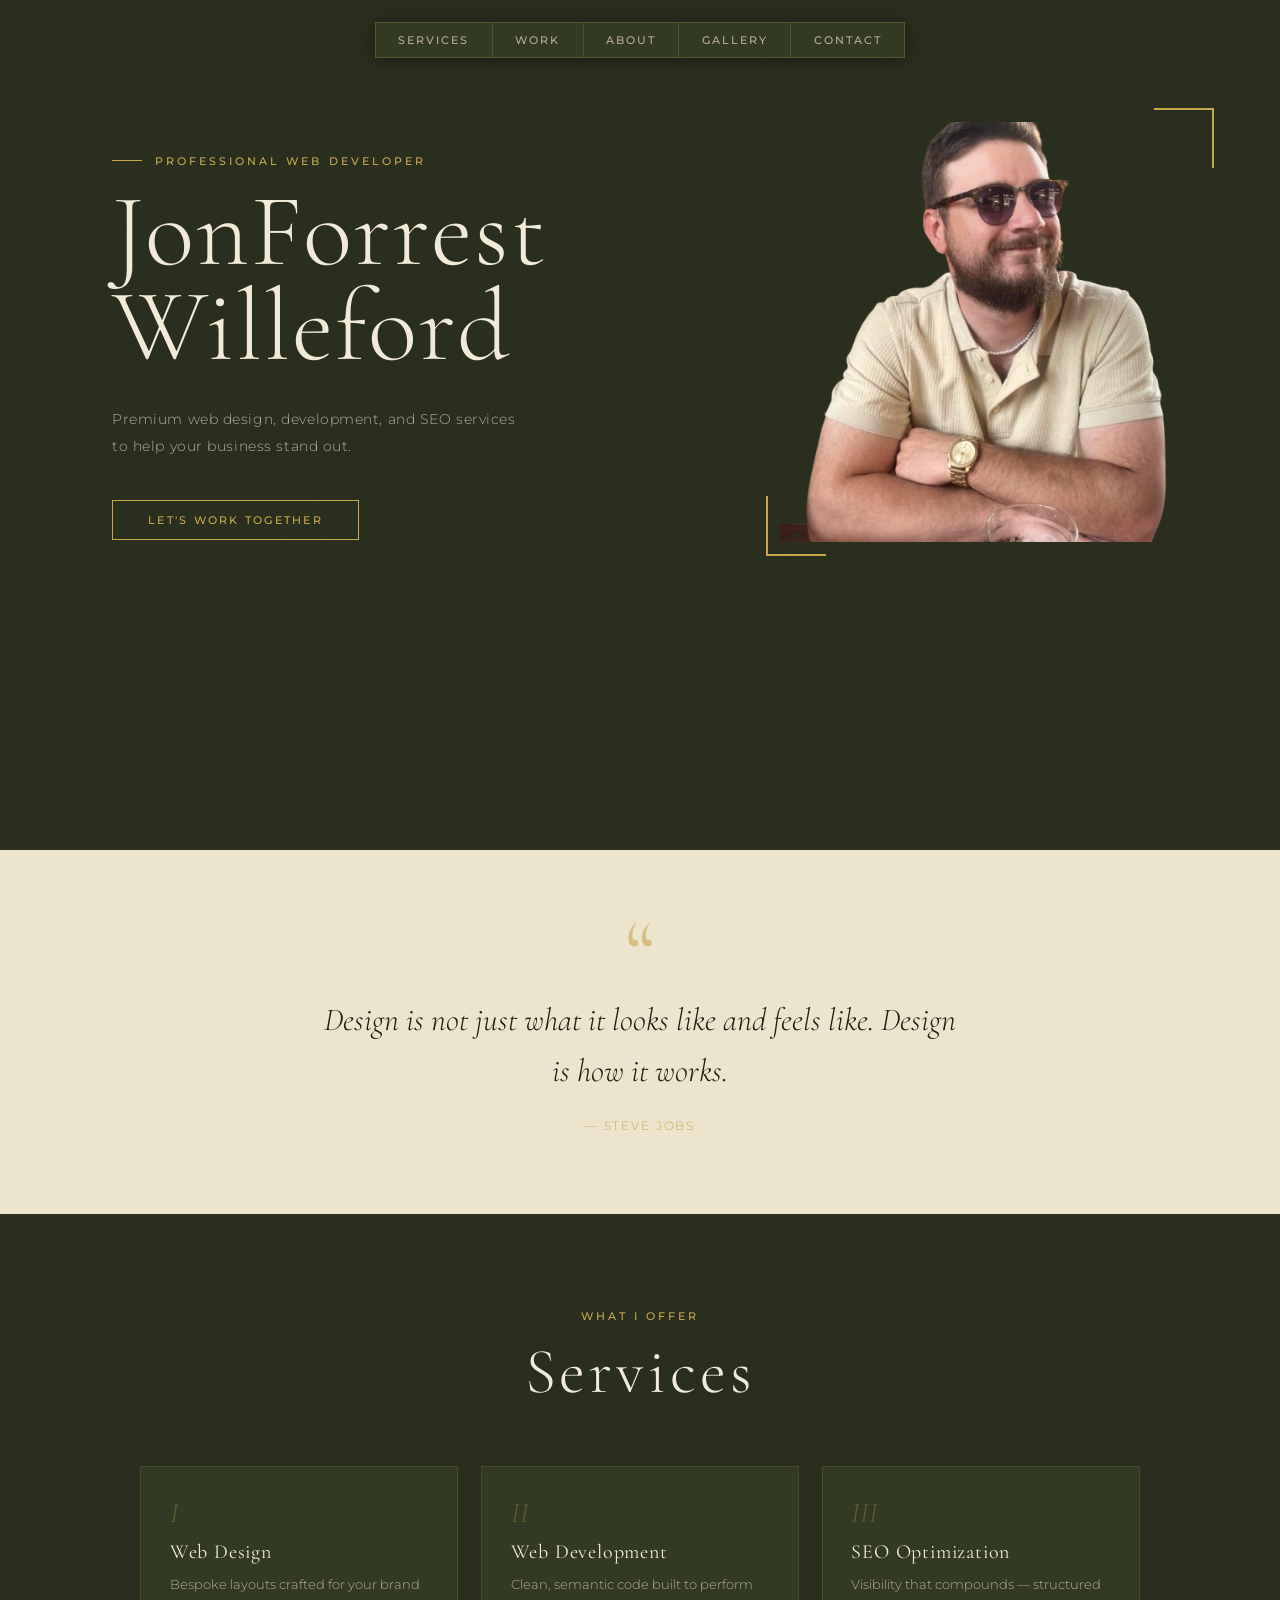
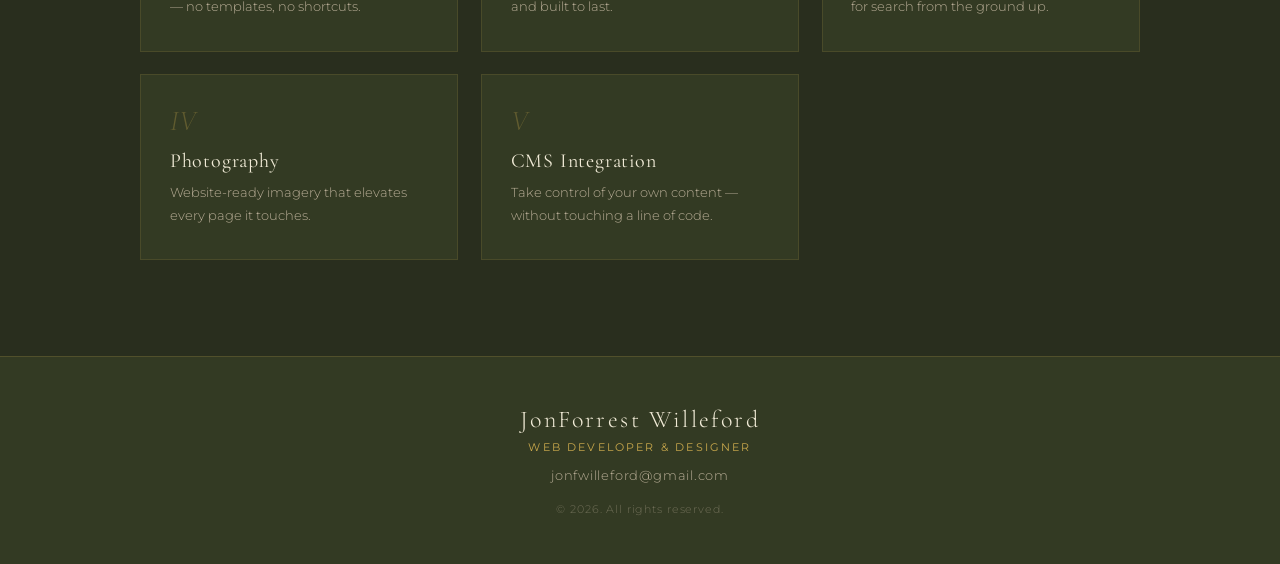
==== index.html @ ec0deb9e "Initial Commit - portfolio site" ====
<!DOCTYPE html>
<html lang="en">
<head>
    <meta charset="UTF-8">
    <meta name="viewport" content="width=device-width, initial-scale=1.0">
    <title>JonForrest Willeford — Web Developer</title>
    <link rel="preconnect" href="https://fonts.googleapis.com">
    <link href="https://fonts.googleapis.com/css2?family=Cormorant+Garamond:ital,wght@0,300;0,400;0,600;1,300;1,400&family=Montserrat:wght@300;400;500&display=swap" rel="stylesheet">
    <link rel="stylesheet" href="styles.css">
    <link rel="icon" type="image/x-icon" href="imgs/favicon.ico">
    <link rel="icon" type="image/svg+xml" href="imgs/favicon.svg">
    <link rel="apple-touch-icon" sizes="180x180" href="imgs/favicon.png">
</head>
<body>

<header class="top-header">

    <div class="nav-container">
        <nav>
            <ul>
                <li><a href="#services" id="dynamicNav">Services</a></li>
                <li><a href="work.html">Work</a></li>
                <li><a href="about.html">About</a></li>
                <li><a href="gallery.html">Gallery</a></li>
                <li><a href="contact.html">Contact</a></li>
            </ul>
        </nav>
    </div>

    <div class="hero-layout">
        <div class="hero-text">
            <p class="hero-eyebrow">Professional Web Developer</p>
            <h1>JonForrest<br>Willeford</h1>
            <p class="intro">Premium web design, development, and SEO services<br>to help your business stand out.</p>
            <a href="contact.html" class="cta-btn">Let's Work Together</a>
        </div>

        <div class="hero-photo-col">
            <img src="imgs/hero_nb.png" alt="JonForrest Willeford" class="profile-pic">
            <div class="photo-ornament"></div>
        </div>
    </div>

</header>

<main>

    <blockquote class="quote">
        <span class="quote-mark">&ldquo;</span>
        <p>Design is not just what it looks like and feels like. Design is how it works.</p>
        <cite>— Steve Jobs</cite>
    </blockquote>

    <section id="services" class="services" id="services">
        <div class="section-label">What I Offer</div>
        <h2 class="section-title">Services</h2>

        <div class="services-grid five-up">
            <div class="service-card">
                <div class="service-num">I</div>
                <h3>Web Design</h3>
                <p>Bespoke layouts crafted for your brand — no templates, no shortcuts.</p>
            </div>
            <div class="service-card">
                <div class="service-num">II</div>
                <h3>Web Development</h3>
                <p>Clean, semantic code built to perform and built to last.</p>
            </div>
            <div class="service-card">
                <div class="service-num">III</div>
                <h3>SEO Optimization</h3>
                <p>Visibility that compounds — structured for search from the ground up.</p>
            </div>
            <div class="service-card">
                <div class="service-num">IV</div>
                <h3>Photography</h3>
                <p>Website-ready imagery that elevates every page it touches.</p>
            </div>
            <div class="service-card">
                <div class="service-num">V</div>
                <h3>CMS Integration</h3>
                <p>Take control of your own content — without touching a line of code.</p>
            </div>
        </div>
    </section>

</main>

<footer>
    <div class="footer-inner">
        <p class="footer-name">JonForrest Willeford</p>
        <p class="footer-tag">Web Developer &amp; Designer</p>
        <a href="mailto:jonfwilleford@gmail.com" class="footer-email">jonfwilleford@gmail.com</a>
        <p class="footer-copy">© 2026. All rights reserved.</p>
    </div>
</footer>
<script src="js/nav.js"></script>
<script src="js/main.js"></script>
</body>
</html>
---- styles.css ----
/* ─────────────────────────────────────────
   PINE TREE PALETTE
───────────────────────────────────────── */
:root {
    --pine-deep:    #1E2215;
    --pine-base:    #292E1E;
    --pine-mid:     #333A23;
    --pine-light:   #3E4729;
    --cream:        #F0EAD6;
    --cream-dim:    #B8AD96;
    --gold:         #C9A84C;
    --gold-light:   #E2C47A;
    --parchment:    #EDE4CE;
    --ink:          #1E2215;
}

*, *::before, *::after {
    margin: 0;
    padding: 0;
    box-sizing: border-box;
}

html { scroll-behavior: smooth; }

body {
    background-color: var(--pine-base);
    color: var(--cream);
    font-family: 'Montserrat', sans-serif;
    font-weight: 300;
    overflow-x: hidden;
}

/* ─── NAV ─────────────────────────────── */
.top-header {
    width: 100%;
    background-color: var(--pine-base);
    display: flex;
    flex-direction: column;
    align-items: center;
}

.nav-container {
    display: flex;
    justify-content: center;
    margin-top: 1.4rem;
}

nav {
    background-color: var(--pine-mid);
    border: 1px solid rgba(201, 168, 76, 0.25);
    box-shadow: 0 2px 16px rgba(0, 0, 0, 0.4);
}

nav ul {
    display: flex;
    justify-content: center;
    list-style: none;
    margin: 0;
    padding: 0;
}

nav a {
    display: block;
    color: var(--cream-dim);
    text-decoration: none;
    padding: 0.6rem 1.4rem;
    font-family: 'Montserrat', sans-serif;
    font-size: 0.7rem;
    font-weight: 500;
    letter-spacing: 0.18em;
    text-transform: uppercase;
    transition: background 0.2s, color 0.2s;
}

nav a:hover, nav a.active {
    background-color: var(--pine-light);
    color: var(--gold-light);
}

nav ul li + li {
    border-left: 1px solid rgba(201, 168, 76, 0.2);
}

/* ─── HERO LAYOUT ─────────────────────── */
.hero-layout {
    width: 100%;
    display: flex;
    align-items: flex-start;
    justify-content: space-between;
    min-height: 88vh;
    position: relative;
    padding: 4rem 5rem 3rem 5rem;
}

.hero-layout.compact {
    min-height: 52vh;
}

.hero-layout::before {
    content: '';
    position: absolute;
    inset: 0;
    background-image: repeating-linear-gradient(
        -45deg,
        rgba(201, 168, 76, 0.025) 0px,
        rgba(201, 168, 76, 0.025) 1px,
        transparent 1px,
        transparent 28px
    );
    pointer-events: none;
}

/* ─── HERO TEXT ───────────────────────── */
.hero-text {
    position: relative;
    z-index: 2;
    max-width: 52%;
    padding-top: 2rem;
    margin-left: 2rem;
}

.hero-eyebrow {
    font-family: 'Montserrat', sans-serif;
    font-size: 0.68rem;
    font-weight: 500;
    letter-spacing: 0.28em;
    text-transform: uppercase;
    color: var(--gold);
    margin-bottom: 1rem;
    display: flex;
    align-items: center;
    gap: 0.8rem;
}

.hero-eyebrow::before {
    content: '';
    display: inline-block;
    width: 30px;
    height: 1px;
    background: var(--gold);
    flex-shrink: 0;
}

h1 {
    font-family: 'Cormorant Garamond', serif;
    font-size: clamp(4rem, 8vw, 7.5rem);
    font-weight: 300;
    line-height: 0.93;
    letter-spacing: 0.02em;
    color: var(--cream);
    margin-bottom: 2rem;
}

.intro {
    font-size: 0.88rem;
    line-height: 1.9;
    color: var(--cream-dim);
    letter-spacing: 0.04em;
    margin-bottom: 1.4rem;
    font-weight: 300;
}

.intro:last-of-type { margin-bottom: 2.5rem; }

.cta-btn {
    display: inline-block;
    padding: 0.75rem 2.2rem;
    border: 1px solid var(--gold);
    color: var(--gold);
    text-decoration: none;
    font-family: 'Montserrat', sans-serif;
    font-size: 0.7rem;
    font-weight: 500;
    letter-spacing: 0.2em;
    text-transform: uppercase;
    transition: background 0.25s, color 0.25s;
    cursor: pointer;
    background: transparent;
}

.cta-btn:hover {
    background: var(--gold);
    color: var(--pine-deep);
}

/* ─── HERO PHOTO ──────────────────────── */
.hero-photo-col {
    position: relative;
    flex-shrink: 0;
    width: 38%;
    max-width: 420px;
    align-self: flex-start;
}

.profile-pic {
    width: 100%;
    height: auto;
    display: block;
    filter: sepia(10%) contrast(1.05);
}

.photo-ornament {
    position: absolute;
    bottom: -14px;
    left: -14px;
    width: 60px;
    height: 60px;
    border-bottom: 2px solid var(--gold);
    border-left: 2px solid var(--gold);
    pointer-events: none;
}

.hero-photo-col::before {
    content: '';
    position: absolute;
    top: -14px;
    right: -14px;
    width: 60px;
    height: 60px;
    border-top: 2px solid var(--gold);
    border-right: 2px solid var(--gold);
    z-index: 3;
}

/* ─── QUOTE BAND ──────────────────────── */
.quote {
    display: block;
    width: 100%;
    background-color: var(--parchment);
    color: var(--ink);
    text-align: center;
    padding: 5rem 2rem;
}

.quote-mark {
    display: block;
    font-family: 'Cormorant Garamond', serif;
    font-size: 6rem;
    line-height: 0.5;
    color: var(--gold);
    margin-bottom: 1rem;
    opacity: 0.6;
}

.quote p {
    font-family: 'Cormorant Garamond', serif;
    font-size: clamp(1.4rem, 2.5vw, 2rem);
    font-weight: 300;
    font-style: italic;
    line-height: 1.6;
    max-width: 640px;
    margin: 0 auto 1.2rem;
    color: var(--ink);
}

.quote cite {
    font-family: 'Montserrat', sans-serif;
    font-size: 0.72rem;
    letter-spacing: 0.16em;
    text-transform: uppercase;
    color: var(--gold);
    font-style: normal;
}

.quote cite a {
    color: var(--pine-deep);
    text-decoration: none;
}

.quote cite a:hover { color: var(--ink); }

/* ─── SECTIONS ────────────────────────── */
.services {
    padding: 6rem 5rem;
    display: flex;
    flex-direction: column;
    align-items: center;
    background-color: var(--pine-base);
}

.section-label {
    font-family: 'Montserrat', sans-serif;
    font-size: 0.66rem;
    font-weight: 500;
    letter-spacing: 0.28em;
    text-transform: uppercase;
    color: var(--gold);
    margin-bottom: 0.6rem;
}

.section-title {
    font-family: 'Cormorant Garamond', serif;
    font-size: clamp(2.5rem, 5vw, 4rem);
    font-weight: 300;
    letter-spacing: 0.06em;
    color: var(--cream);
    margin-bottom: 3.5rem;
    text-align: center;
}

/* ─── CARDS ───────────────────────────── */
.services-grid {
    display: grid;
    grid-template-columns: repeat(3, 1fr);
    gap: 1.4rem;
    width: 100%;
    max-width: 1000px;
}

/* 5-card layout: center bottom row */
.services-grid.five-up .service-card:nth-child(4) {
    grid-column: 1 / 2;
    margin-left: auto;
}
.services-grid.five-up .service-card:nth-child(5) {
    grid-column: 2 / 3;
    margin-right: auto;
}

.service-card {
    background: var(--pine-mid);
    border: 1px solid rgba(201, 168, 76, 0.15);
    padding: 2rem 1.8rem;
    transition: border-color 0.3s, transform 0.3s;
    overflow: hidden;
}

.service-card:hover {
    border-color: var(--gold);
    transform: translateY(-4px);
}

.service-card img {
    width: 100%;
    height: 220px;
    object-fit: cover;
    margin-bottom: 1rem;
    filter: contrast(1.05) sepia(10%);
    transition: transform 0.4s ease;
    display: block;
}

.service-card:hover img { transform: scale(1.03); }

.service-num {
    font-family: 'Cormorant Garamond', serif;
    font-size: 1.8rem;
    font-style: italic;
    color: rgba(201, 168, 76, 0.3);
    margin-bottom: 0.8rem;
    line-height: 1;
}

.service-card h3 {
    font-family: 'Cormorant Garamond', serif;
    font-size: 1.25rem;
    font-weight: 400;
    color: var(--cream);
    margin-bottom: 0.6rem;
    letter-spacing: 0.04em;
}

.service-card p {
    font-size: 0.8rem;
    color: var(--cream-dim);
    line-height: 1.75;
    font-weight: 300;
}

.tech-stack {
    font-size: 0.7rem;
    letter-spacing: 0.08em;
    color: var(--gold);
    margin-top: 0.8rem;
    font-weight: 400;
}

.project-links {
    display: flex;
    gap: 0.6rem;
    margin-top: 1.2rem;
    flex-wrap: wrap;
}

/* ─── CONTACT FORM ────────────────────── */
.contact-form {
    max-width: 600px;
    width: 100%;
    display: flex;
    flex-direction: column;
    gap: 1rem;
}

.contact-form input,
.contact-form textarea {
    padding: 0.85rem 1rem;
    background: var(--pine-mid);
    border: 1px solid rgba(201, 168, 76, 0.25);
    color: var(--cream);
    font-family: 'Montserrat', sans-serif;
    font-size: 0.82rem;
    font-weight: 300;
    letter-spacing: 0.04em;
    outline: none;
    transition: border-color 0.2s;
    width: 100%;
}

.contact-form input::placeholder,
.contact-form textarea::placeholder {
    color: var(--cream-dim);
    opacity: 0.7;
}

.contact-form input:focus,
.contact-form textarea:focus {
    border-color: var(--gold);
}

.contact-form textarea {
    resize: vertical;
    min-height: 140px;
}

.form-success {
    display: none;
    padding: 1rem;
    border: 1px solid var(--gold);
    color: var(--gold);
    font-size: 0.8rem;
    letter-spacing: 0.1em;
    text-align: center;
    margin-top: 0.5rem;
}

/* ─── MODAL ───────────────────────────── */
.modal {
    display: none;
    position: fixed;
    inset: 0;
    z-index: 999;
    background: rgba(30, 34, 21, 0.88);
    backdrop-filter: blur(4px);
    align-items: center;
    justify-content: center;
}

.modal.open { display: flex; }

.modal-content {
    background: var(--pine-mid);
    border: 1px solid rgba(201, 168, 76, 0.3);
    padding: 3rem;
    max-width: 560px;
    width: 90%;
    position: relative;
}

.modal-content h2 {
    font-family: 'Cormorant Garamond', serif;
    font-size: 2rem;
    font-weight: 300;
    color: var(--cream);
    margin-bottom: 1rem;
}

.modal-content p {
    font-size: 0.85rem;
    color: var(--cream-dim);
    line-height: 1.75;
    margin-bottom: 0.6rem;
}

.close {
    position: absolute;
    top: 1rem;
    right: 1.4rem;
    font-size: 1.6rem;
    color: var(--cream-dim);
    cursor: pointer;
    line-height: 1;
    transition: color 0.2s;
}

.close:hover { color: var(--gold); }

/* ─── GALLERY ─────────────────────────── */
.gallery-grid {
    display: grid;
    grid-template-columns: repeat(3, 1fr);
    gap: 1rem;
    width: 100%;
    max-width: 1000px;
}

.gallery-item {
    overflow: hidden;
    border: 1px solid rgba(201, 168, 76, 0.12);
    cursor: pointer;
}

.gallery-item img {
    width: 100%;
    height: 260px;
    object-fit: cover;
    display: block;
    filter: sepia(10%) contrast(1.05);
    transition: transform 0.4s ease, filter 0.4s ease;
}

.gallery-item:hover img {
    transform: scale(1.05);
    filter: sepia(0%) contrast(1.1);
}

.gallery-caption {
    padding: 0.8rem 1rem;
    background: var(--pine-mid);
}

.gallery-caption h3 {
    font-family: 'Cormorant Garamond', serif;
    font-size: 1rem;
    font-weight: 400;
    color: var(--cream);
    margin-bottom: 0.2rem;
}

.gallery-caption p {
    font-size: 0.72rem;
    color: var(--cream-dim);
    letter-spacing: 0.06em;
}

/* ─── FOOTER ──────────────────────────── */
footer {
    background-color: var(--pine-mid);
    border-top: 1px solid rgba(201, 168, 76, 0.2);
    padding: 3rem 5rem;
}

.footer-inner {
    display: flex;
    flex-direction: column;
    align-items: center;
    gap: 0.4rem;
    text-align: center;
}

.footer-name {
    font-family: 'Cormorant Garamond', serif;
    font-size: 1.5rem;
    font-weight: 300;
    letter-spacing: 0.1em;
    color: var(--cream);
}

.footer-tag {
    font-size: 0.68rem;
    font-weight: 400;
    letter-spacing: 0.2em;
    text-transform: uppercase;
    color: var(--gold);
    margin-bottom: 0.4rem;
}

.footer-email {
    font-size: 0.82rem;
    color: var(--cream-dim);
    text-decoration: none;
    letter-spacing: 0.06em;
    transition: color 0.2s;
}

.footer-email:hover { color: var(--gold-light); }

.footer-copy {
    font-size: 0.68rem;
    color: rgba(184, 173, 150, 0.45);
    letter-spacing: 0.08em;
    margin-top: 0.8rem;
}

/* ─── RESPONSIVE ──────────────────────── */
@media (max-width: 860px) {
    .hero-layout {
        flex-direction: column-reverse;
        padding: 2rem 2rem 3rem;
        min-height: unset;
        gap: 2rem;
    }

    .hero-text { max-width: 100%; margin-left: 0; }
    .hero-photo-col { width: 100%; max-width: 100%; }
    .services { padding: 4rem 2rem; }

    .services-grid,
    .gallery-grid { grid-template-columns: 1fr 1fr; }

    .services-grid.five-up .service-card:nth-child(4),
    .services-grid.five-up .service-card:nth-child(5) {
        grid-column: auto;
        margin: 0;
    }

    .quote { padding: 3rem 1.5rem; }
    footer { padding: 2rem 1.5rem; }
}

@media (max-width: 540px) {
    .services-grid,
    .gallery-grid { grid-template-columns: 1fr; }
    h1 { font-size: 3.5rem; }
    nav a { padding: 0.55rem 0.7rem; font-size: 0.65rem; }
    .hero-layout { padding: 1.5rem 1.5rem 2.5rem; }
}

        /* ── COLLECTION GRID ─────────────────── */
        .collection-grid {
            display: grid;
            grid-template-columns: repeat(3, 1fr);
            gap: 0.75rem;
            width: 100%;
            max-width: 1000px;
        }

        .collection-thumb {
            overflow: hidden;
            border: 1px solid rgba(201, 168, 76, 0.12);
            cursor: pointer;
            position: relative;
        }

        .collection-thumb img {
            width: 100%;
            height: 240px;
            object-fit: cover;
            display: block;
            filter: sepia(8%) contrast(1.05);
            transition: transform 0.4s ease, filter 0.35s ease;
        }

        .collection-thumb:hover img {
            transform: scale(1.06);
            filter: sepia(0%) contrast(1.1);
        }

        .collection-thumb .thumb-num {
            position: absolute;
            bottom: 0.6rem;
            right: 0.7rem;
            font-family: 'Cormorant Garamond', serif;
            font-size: 0.9rem;
            font-style: italic;
            color: rgba(240, 234, 214, 0.5);
            line-height: 1;
            pointer-events: none;
        }

        /* ── LIGHTBOX ────────────────────────── */
        .lightbox {
            display: none;
            position: fixed;
            inset: 0;
            z-index: 999;
            background: rgba(30, 34, 21, 0.96);
            align-items: center;
            justify-content: center;
            flex-direction: column;
        }

        .lightbox.open {
            display: flex;
        }

        .lightbox-img-wrap {
            position: relative;
            display: flex;
            align-items: center;
            justify-content: center;
            max-width: 90vw;
            max-height: 80vh;
        }

        .lightbox img {
            max-width: 88vw;
            max-height: 78vh;
            object-fit: contain;
            display: block;
            filter: sepia(5%) contrast(1.05);
            box-shadow: 0 8px 60px rgba(0,0,0,0.6);
        }

        .lightbox-close {
            position: fixed;
            top: 1.4rem;
            right: 1.8rem;
            font-size: 2rem;
            color: var(--cream-dim);
            cursor: pointer;
            line-height: 1;
            transition: color 0.2s;
            z-index: 1001;
            background: none;
            border: none;
            font-family: inherit;
        }

        .lightbox-close:hover { color: var(--gold); }

        .lightbox-nav {
            position: fixed;
            top: 50%;
            transform: translateY(-50%);
            background: none;
            border: 1px solid rgba(201, 168, 76, 0.3);
            color: var(--cream-dim);
            font-family: 'Cormorant Garamond', serif;
            font-size: 1.6rem;
            width: 48px;
            height: 48px;
            display: flex;
            align-items: center;
            justify-content: center;
            cursor: pointer;
            transition: border-color 0.2s, color 0.2s;
            z-index: 1001;
        }

        .lightbox-nav:hover {
            border-color: var(--gold);
            color: var(--gold);
        }

        .lightbox-prev { left: 1.5rem; }
        .lightbox-next { right: 1.5rem; }

        .lightbox-counter {
            margin-top: 1.2rem;
            font-family: 'Montserrat', sans-serif;
            font-size: 0.68rem;
            letter-spacing: 0.2em;
            color: var(--cream-dim);
            text-transform: uppercase;
        }

        /* ── BACK LINK ───────────────────────── */
        .back-link {
            display: inline-flex;
            align-items: center;
            gap: 0.5rem;
            font-family: 'Montserrat', sans-serif;
            font-size: 0.68rem;
            letter-spacing: 0.18em;
            text-transform: uppercase;
            color: var(--gold);
            text-decoration: none;
            margin-bottom: 2rem;
            transition: opacity 0.2s;
        }

        .back-link:hover { opacity: 0.7; }
        .back-link::before { content: '←'; font-size: 0.9rem; }

        @media (max-width: 640px) {
            .collection-grid { grid-template-columns: repeat(2, 1fr); }
            .lightbox-nav { display: none; }
        }

        @media (max-width: 400px) {
            .collection-grid { grid-template-columns: 1fr; }
        }

        a.gallery-item {
            text-decoration: none;
            color: inherit;
            display: block;
        }

        .gallery-placeholder {
            width: 100%;
            height: 260px;
            background: var(--pine-mid);
            display: flex;
            flex-direction: column;
            align-items: center;
            justify-content: center;
            gap: 0.6rem;
            border-bottom: 1px solid rgba(201, 168, 76, 0.1);
        }

        .placeholder-icon {
            font-family: 'Cormorant Garamond', serif;
            font-size: 2.5rem;
            color: rgba(201, 168, 76, 0.2);
            line-height: 1;
        }

        .placeholder-label {
            font-family: 'Montserrat', sans-serif;
            font-size: 0.62rem;
            letter-spacing: 0.22em;
            text-transform: uppercase;
            color: rgba(184, 173, 150, 0.35);
        }

        .gallery-thumb-wrap {
            overflow: hidden;
            border-bottom: 1px solid rgba(201, 168, 76, 0.12);
        }

        .gallery-thumb-wrap img {
            width: 100%;
            height: 260px;
            object-fit: cover;
            display: block;
            filter: sepia(10%) contrast(1.05);
            transition: transform 0.4s ease, filter 0.4s ease;
        }

        a.gallery-item:hover .gallery-thumb-wrap img {
            transform: scale(1.05);
            filter: sepia(0%) contrast(1.1);
        }

        .gallery-item-static {
            cursor: default;
        }
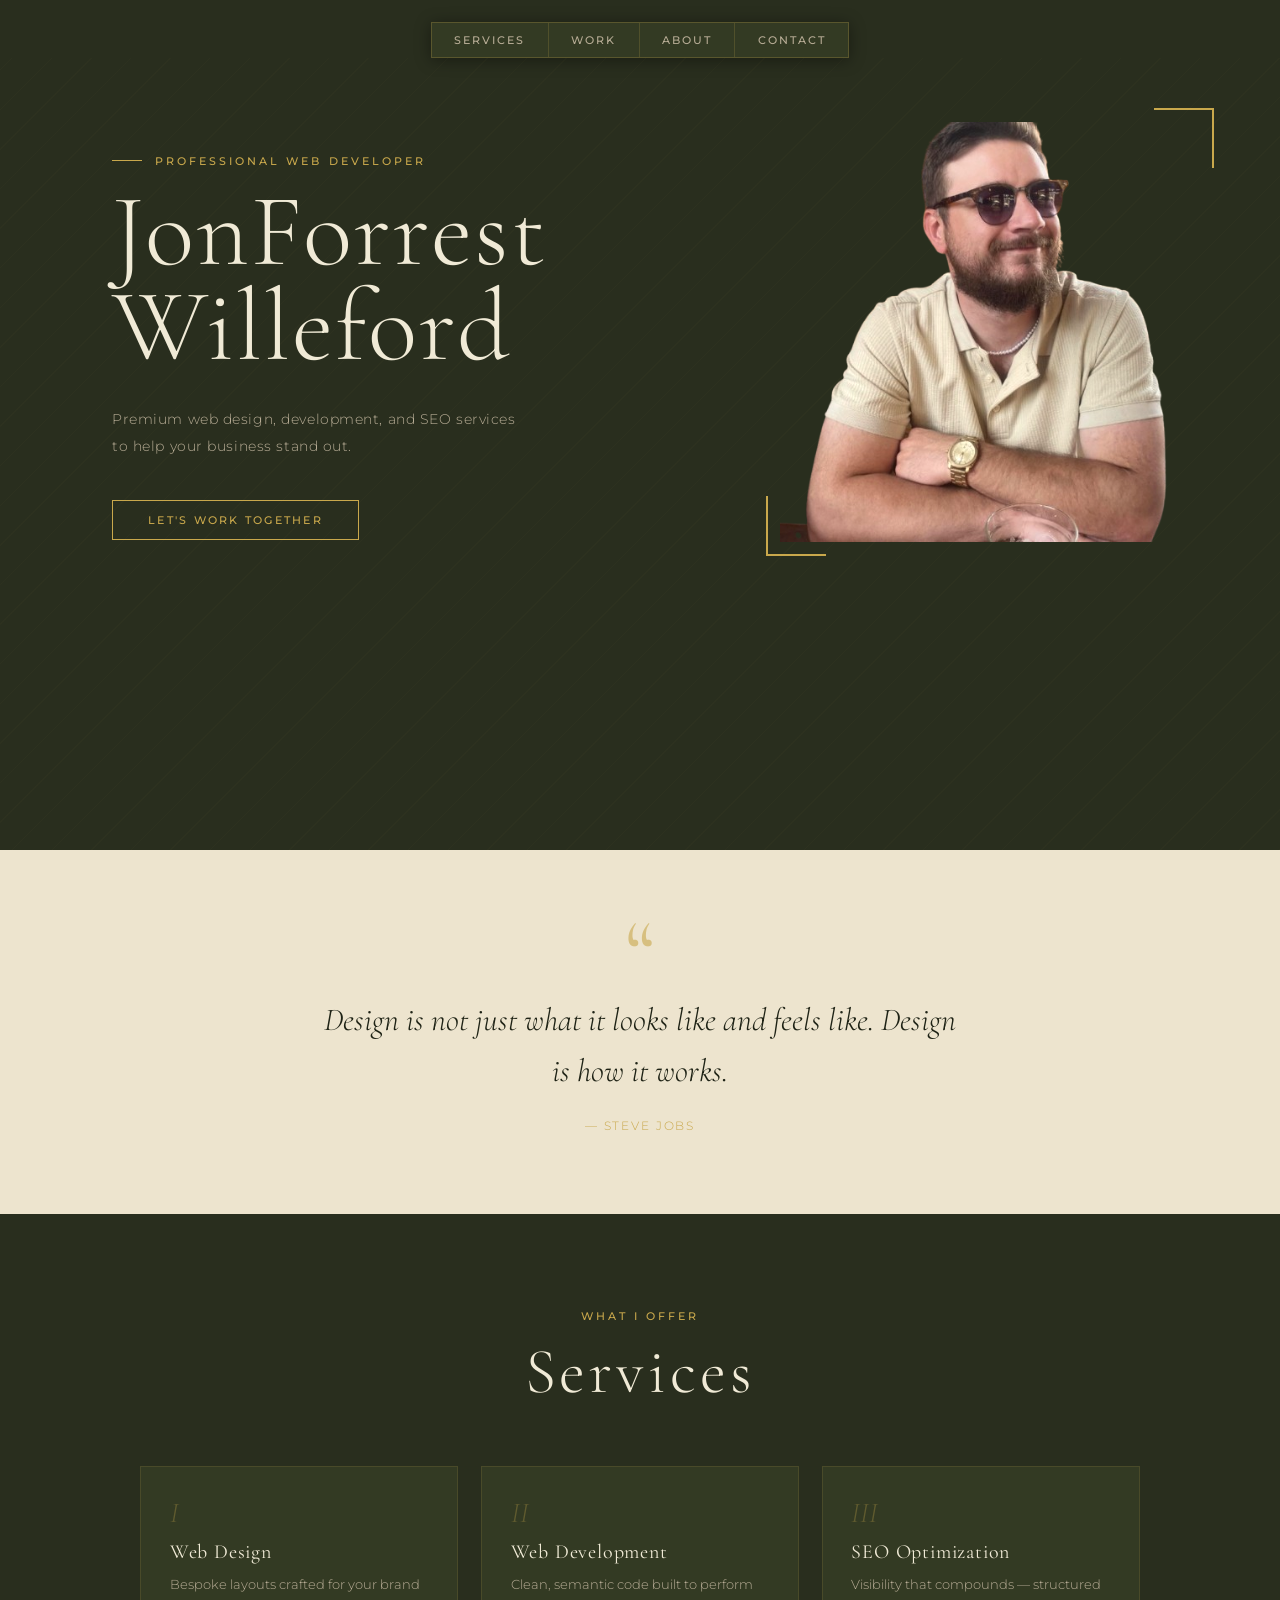
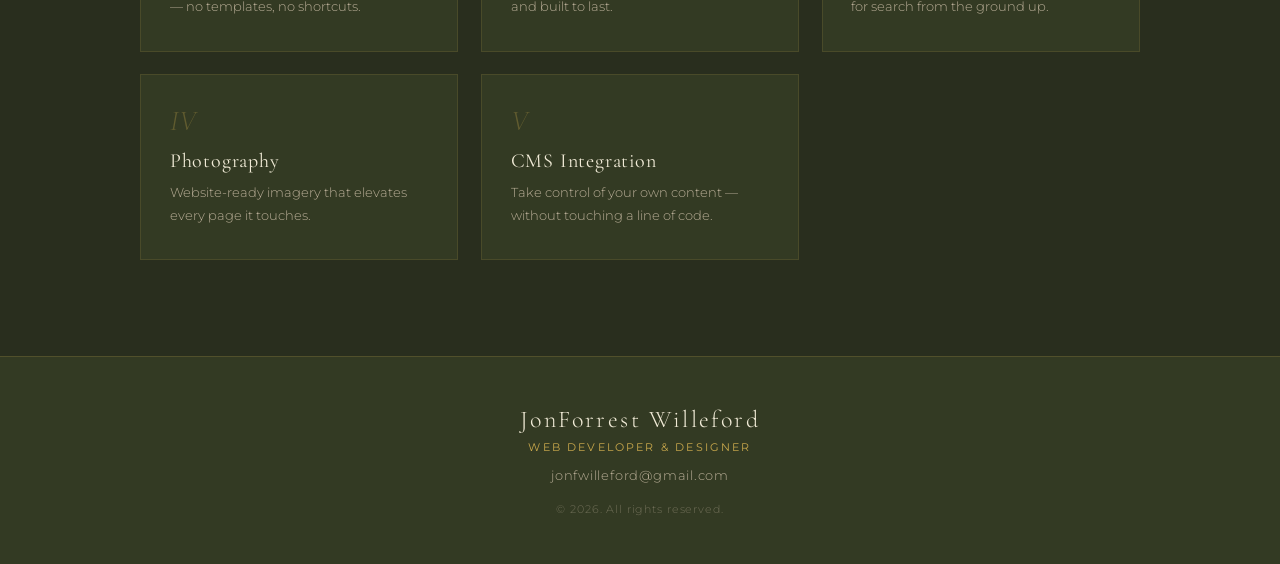
==== commit 0d5eae09: "Gallery removal" ====
--- a/index.html
+++ b/index.html
@@ -21,7 +21,6 @@
                 <li><a href="#services" id="dynamicNav">Services</a></li>
                 <li><a href="work.html">Work</a></li>
                 <li><a href="about.html">About</a></li>
-                <li><a href="gallery.html">Gallery</a></li>
                 <li><a href="contact.html">Contact</a></li>
             </ul>
         </nav>
--- a/styles.css
+++ b/styles.css
@@ -484,54 +484,6 @@
 
 .close:hover { color: var(--gold); }
 
-/* ─── GALLERY ─────────────────────────── */
-.gallery-grid {
-    display: grid;
-    grid-template-columns: repeat(3, 1fr);
-    gap: 1rem;
-    width: 100%;
-    max-width: 1000px;
-}
-
-.gallery-item {
-    overflow: hidden;
-    border: 1px solid rgba(201, 168, 76, 0.12);
-    cursor: pointer;
-}
-
-.gallery-item img {
-    width: 100%;
-    height: 260px;
-    object-fit: cover;
-    display: block;
-    filter: sepia(10%) contrast(1.05);
-    transition: transform 0.4s ease, filter 0.4s ease;
-}
-
-.gallery-item:hover img {
-    transform: scale(1.05);
-    filter: sepia(0%) contrast(1.1);
-}
-
-.gallery-caption {
-    padding: 0.8rem 1rem;
-    background: var(--pine-mid);
-}
-
-.gallery-caption h3 {
-    font-family: 'Cormorant Garamond', serif;
-    font-size: 1rem;
-    font-weight: 400;
-    color: var(--cream);
-    margin-bottom: 0.2rem;
-}
-
-.gallery-caption p {
-    font-size: 0.72rem;
-    color: var(--cream-dim);
-    letter-spacing: 0.06em;
-}
-
 /* ─── FOOTER ──────────────────────────── */
 footer {
     background-color: var(--pine-mid);
@@ -594,8 +546,7 @@
     .hero-photo-col { width: 100%; max-width: 100%; }
     .services { padding: 4rem 2rem; }
 
-    .services-grid,
-    .gallery-grid { grid-template-columns: 1fr 1fr; }
+    .services-grid { grid-template-columns: 1fr 1fr; }
 
     .services-grid.five-up .service-card:nth-child(4),
     .services-grid.five-up .service-card:nth-child(5) {
@@ -608,8 +559,7 @@
 }
 
 @media (max-width: 540px) {
-    .services-grid,
-    .gallery-grid { grid-template-columns: 1fr; }
+    .services-grid { grid-template-columns: 1fr; }
     h1 { font-size: 3.5rem; }
     nav a { padding: 0.55rem 0.7rem; font-size: 0.65rem; }
     .hero-layout { padding: 1.5rem 1.5rem 2.5rem; }
@@ -770,59 +720,3 @@
         @media (max-width: 400px) {
             .collection-grid { grid-template-columns: 1fr; }
         }
-
-        a.gallery-item {
-            text-decoration: none;
-            color: inherit;
-            display: block;
-        }
-
-        .gallery-placeholder {
-            width: 100%;
-            height: 260px;
-            background: var(--pine-mid);
-            display: flex;
-            flex-direction: column;
-            align-items: center;
-            justify-content: center;
-            gap: 0.6rem;
-            border-bottom: 1px solid rgba(201, 168, 76, 0.1);
-        }
-
-        .placeholder-icon {
-            font-family: 'Cormorant Garamond', serif;
-            font-size: 2.5rem;
-            color: rgba(201, 168, 76, 0.2);
-            line-height: 1;
-        }
-
-        .placeholder-label {
-            font-family: 'Montserrat', sans-serif;
-            font-size: 0.62rem;
-            letter-spacing: 0.22em;
-            text-transform: uppercase;
-            color: rgba(184, 173, 150, 0.35);
-        }
-
-        .gallery-thumb-wrap {
-            overflow: hidden;
-            border-bottom: 1px solid rgba(201, 168, 76, 0.12);
-        }
-
-        .gallery-thumb-wrap img {
-            width: 100%;
-            height: 260px;
-            object-fit: cover;
-            display: block;
-            filter: sepia(10%) contrast(1.05);
-            transition: transform 0.4s ease, filter 0.4s ease;
-        }
-
-        a.gallery-item:hover .gallery-thumb-wrap img {
-            transform: scale(1.05);
-            filter: sepia(0%) contrast(1.1);
-        }
-
-        .gallery-item-static {
-            cursor: default;
-        }
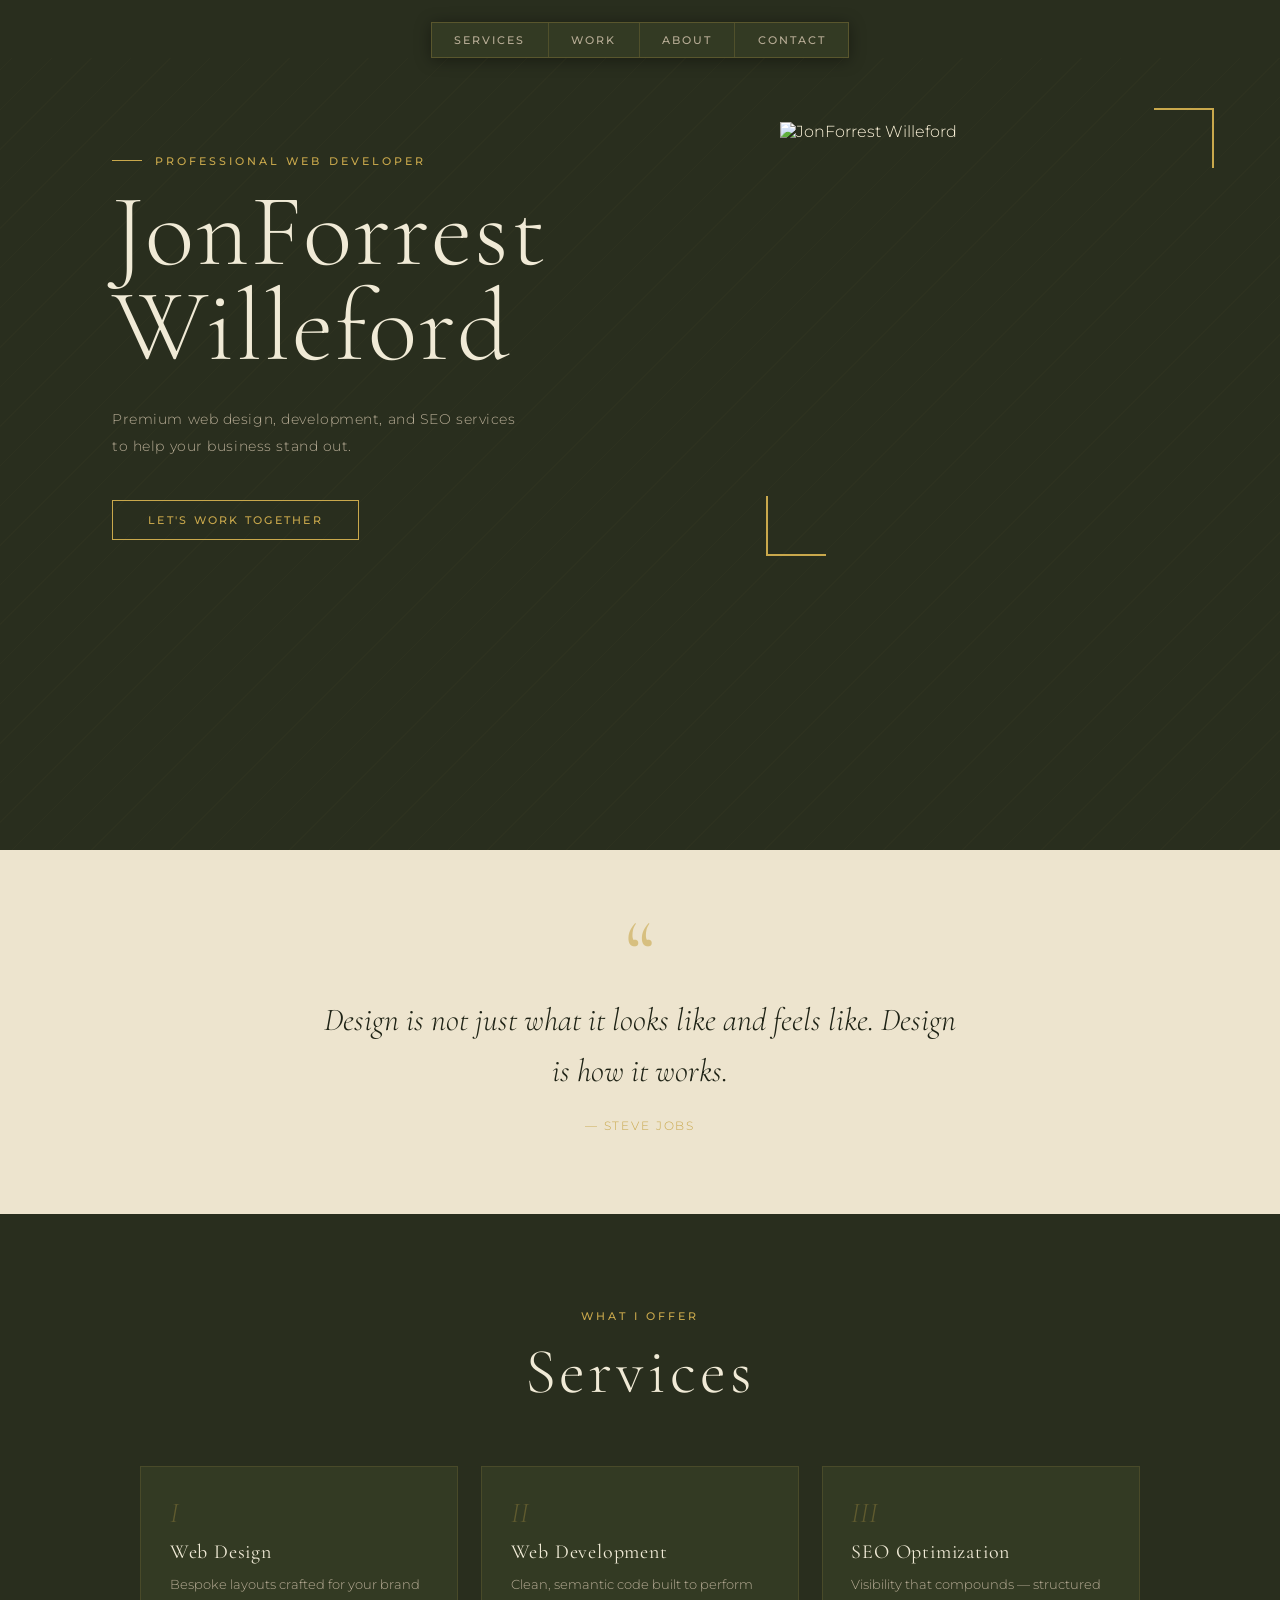
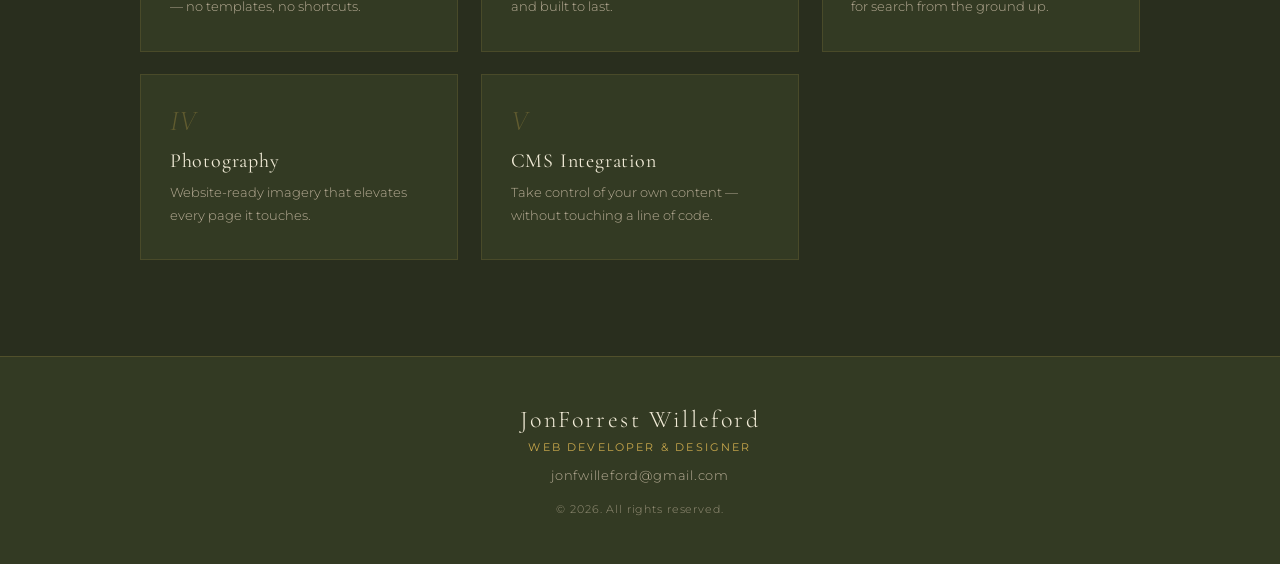
==== commit 28bc6e2f: "optimization" ====
--- a/index.html
+++ b/index.html
@@ -4,12 +4,37 @@
     <meta charset="UTF-8">
     <meta name="viewport" content="width=device-width, initial-scale=1.0">
     <title>JonForrest Willeford — Web Developer</title>
+    <meta name="description" content="JonForrest Willeford is a professional web developer and designer offering bespoke web design, development, SEO optimization, photography, and CMS integration.">
+    <link rel="canonical" href="https://jonforrest.dev/">
+    <meta property="og:type" content="website">
+    <meta property="og:url" content="https://jonforrest.dev/">
+    <meta property="og:title" content="JonForrest Willeford — Web Developer">
+    <meta property="og:description" content="Professional web developer offering bespoke design, development, SEO, and photography to help your business stand out.">
+    <meta property="og:image" content="https://jonforrest.dev/imgs/hero_nb.png">
+    <meta name="twitter:card" content="summary_large_image">
+    <meta name="twitter:title" content="JonForrest Willeford — Web Developer">
+    <meta name="twitter:description" content="Professional web developer offering bespoke design, development, SEO, and photography to help your business stand out.">
+    <meta name="twitter:image" content="https://jonforrest.dev/imgs/hero_nb.png">
     <link rel="preconnect" href="https://fonts.googleapis.com">
+    <link rel="preconnect" href="https://fonts.gstatic.com" crossorigin>
     <link href="https://fonts.googleapis.com/css2?family=Cormorant+Garamond:ital,wght@0,300;0,400;0,600;1,300;1,400&family=Montserrat:wght@300;400;500&display=swap" rel="stylesheet">
     <link rel="stylesheet" href="styles.css">
     <link rel="icon" type="image/x-icon" href="imgs/favicon.ico">
     <link rel="icon" type="image/svg+xml" href="imgs/favicon.svg">
     <link rel="apple-touch-icon" sizes="180x180" href="imgs/favicon.png">
+    <script defer src="/_vercel/insights/script.js"></script>
+    <script type="application/ld+json">
+    {
+      "@context": "https://schema.org",
+      "@type": "Person",
+      "name": "JonForrest Willeford",
+      "url": "https://jonforrest.dev",
+      "email": "jonfwilleford@gmail.com",
+      "jobTitle": "Web Developer",
+      "description": "Professional web developer and designer specializing in bespoke web design, development, SEO optimization, and photography.",
+      "image": "https://jonforrest.dev/imgs/hero_nb.png"
+    }
+    </script>
 </head>
 <body>
 
@@ -35,7 +60,10 @@
         </div>
 
         <div class="hero-photo-col">
-            <img src="imgs/hero_nb.png" alt="JonForrest Willeford" class="profile-pic">
+            <picture>
+                <source srcset="imgs/hero_nb.webp" type="image/webp">
+                <img src="imgs/hero_nb.png" alt="JonForrest Willeford" class="profile-pic" width="500" height="500" fetchpriority="high">
+            </picture>
             <div class="photo-ornament"></div>
         </div>
     </div>
@@ -93,7 +121,7 @@
         <p class="footer-copy">© 2026. All rights reserved.</p>
     </div>
 </footer>
-<script src="js/nav.js"></script>
-<script src="js/main.js"></script>
+<script src="js/nav.js" defer></script>
+<script src="js/main.js" defer></script>
 </body>
 </html>
--- a/styles.css
+++ b/styles.css
@@ -480,6 +480,10 @@
     cursor: pointer;
     line-height: 1;
     transition: color 0.2s;
+    background: none;
+    border: none;
+    padding: 0;
+    font-family: inherit;
 }
 
 .close:hover { color: var(--gold); }
@@ -528,9 +532,22 @@
 
 .footer-copy {
     font-size: 0.68rem;
-    color: rgba(184, 173, 150, 0.45);
+    color: rgba(184, 173, 150, 0.75);
     letter-spacing: 0.08em;
     margin-top: 0.8rem;
+}
+
+/* ─── ACCESSIBILITY UTILITIES ─────────── */
+.sr-only {
+    position: absolute;
+    width: 1px;
+    height: 1px;
+    padding: 0;
+    margin: -1px;
+    overflow: hidden;
+    clip: rect(0, 0, 0, 0);
+    white-space: nowrap;
+    border: 0;
 }
 
 /* ─── RESPONSIVE ──────────────────────── */
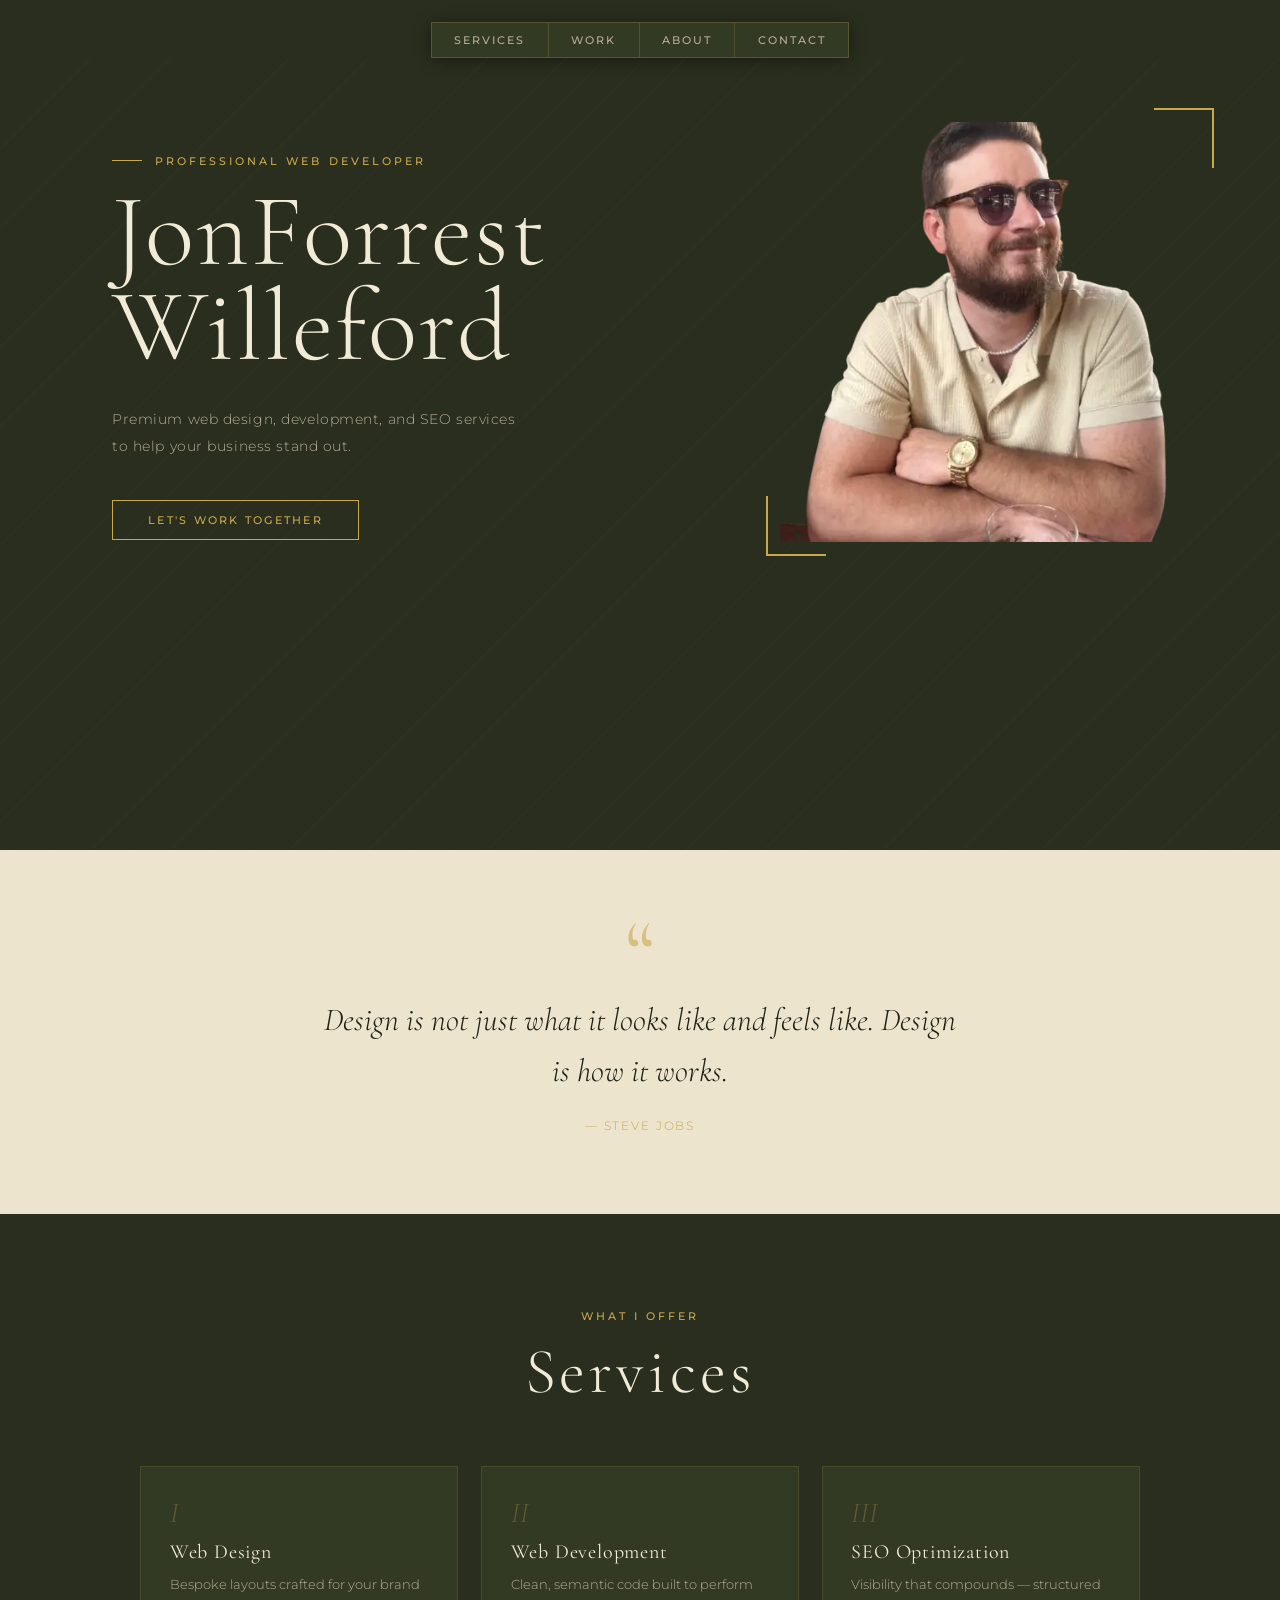
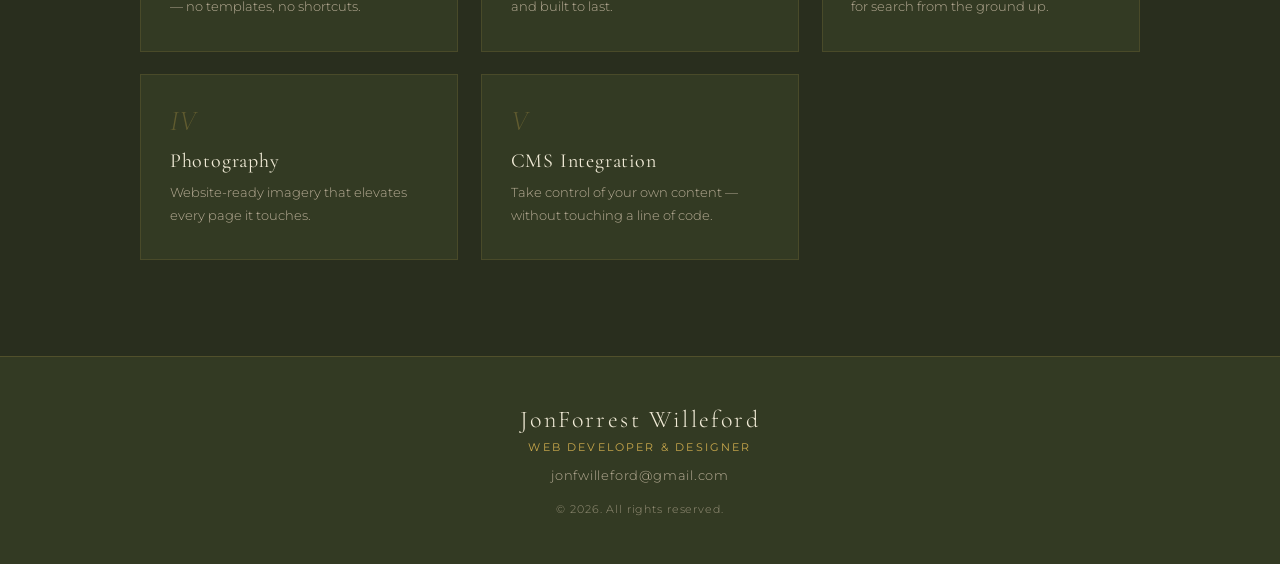
==== commit a63496e8: "image compress" ====
--- a/index.html
+++ b/index.html
@@ -10,11 +10,11 @@
     <meta property="og:url" content="https://jonforrest.dev/">
     <meta property="og:title" content="JonForrest Willeford — Web Developer">
     <meta property="og:description" content="Professional web developer offering bespoke design, development, SEO, and photography to help your business stand out.">
-    <meta property="og:image" content="https://jonforrest.dev/imgs/hero_nb.png">
+    <meta property="og:image" content="https://jonforrest.dev/imgs/hero_nb.webp">
     <meta name="twitter:card" content="summary_large_image">
     <meta name="twitter:title" content="JonForrest Willeford — Web Developer">
     <meta name="twitter:description" content="Professional web developer offering bespoke design, development, SEO, and photography to help your business stand out.">
-    <meta name="twitter:image" content="https://jonforrest.dev/imgs/hero_nb.png">
+    <meta name="twitter:image" content="https://jonforrest.dev/imgs/hero_nb.webp">
     <link rel="preconnect" href="https://fonts.googleapis.com">
     <link rel="preconnect" href="https://fonts.gstatic.com" crossorigin>
     <link href="https://fonts.googleapis.com/css2?family=Cormorant+Garamond:ital,wght@0,300;0,400;0,600;1,300;1,400&family=Montserrat:wght@300;400;500&display=swap" rel="stylesheet">
@@ -32,7 +32,7 @@
       "email": "jonfwilleford@gmail.com",
       "jobTitle": "Web Developer",
       "description": "Professional web developer and designer specializing in bespoke web design, development, SEO optimization, and photography.",
-      "image": "https://jonforrest.dev/imgs/hero_nb.png"
+      "image": "https://jonforrest.dev/imgs/hero_nb.webp"
     }
     </script>
 </head>
@@ -60,10 +60,7 @@
         </div>
 
         <div class="hero-photo-col">
-            <picture>
-                <source srcset="imgs/hero_nb.webp" type="image/webp">
-                <img src="imgs/hero_nb.png" alt="JonForrest Willeford" class="profile-pic" width="500" height="500" fetchpriority="high">
-            </picture>
+            <img src="imgs/hero_nb.webp" alt="JonForrest Willeford" class="profile-pic" width="500" height="500" fetchpriority="high">
             <div class="photo-ornament"></div>
         </div>
     </div>
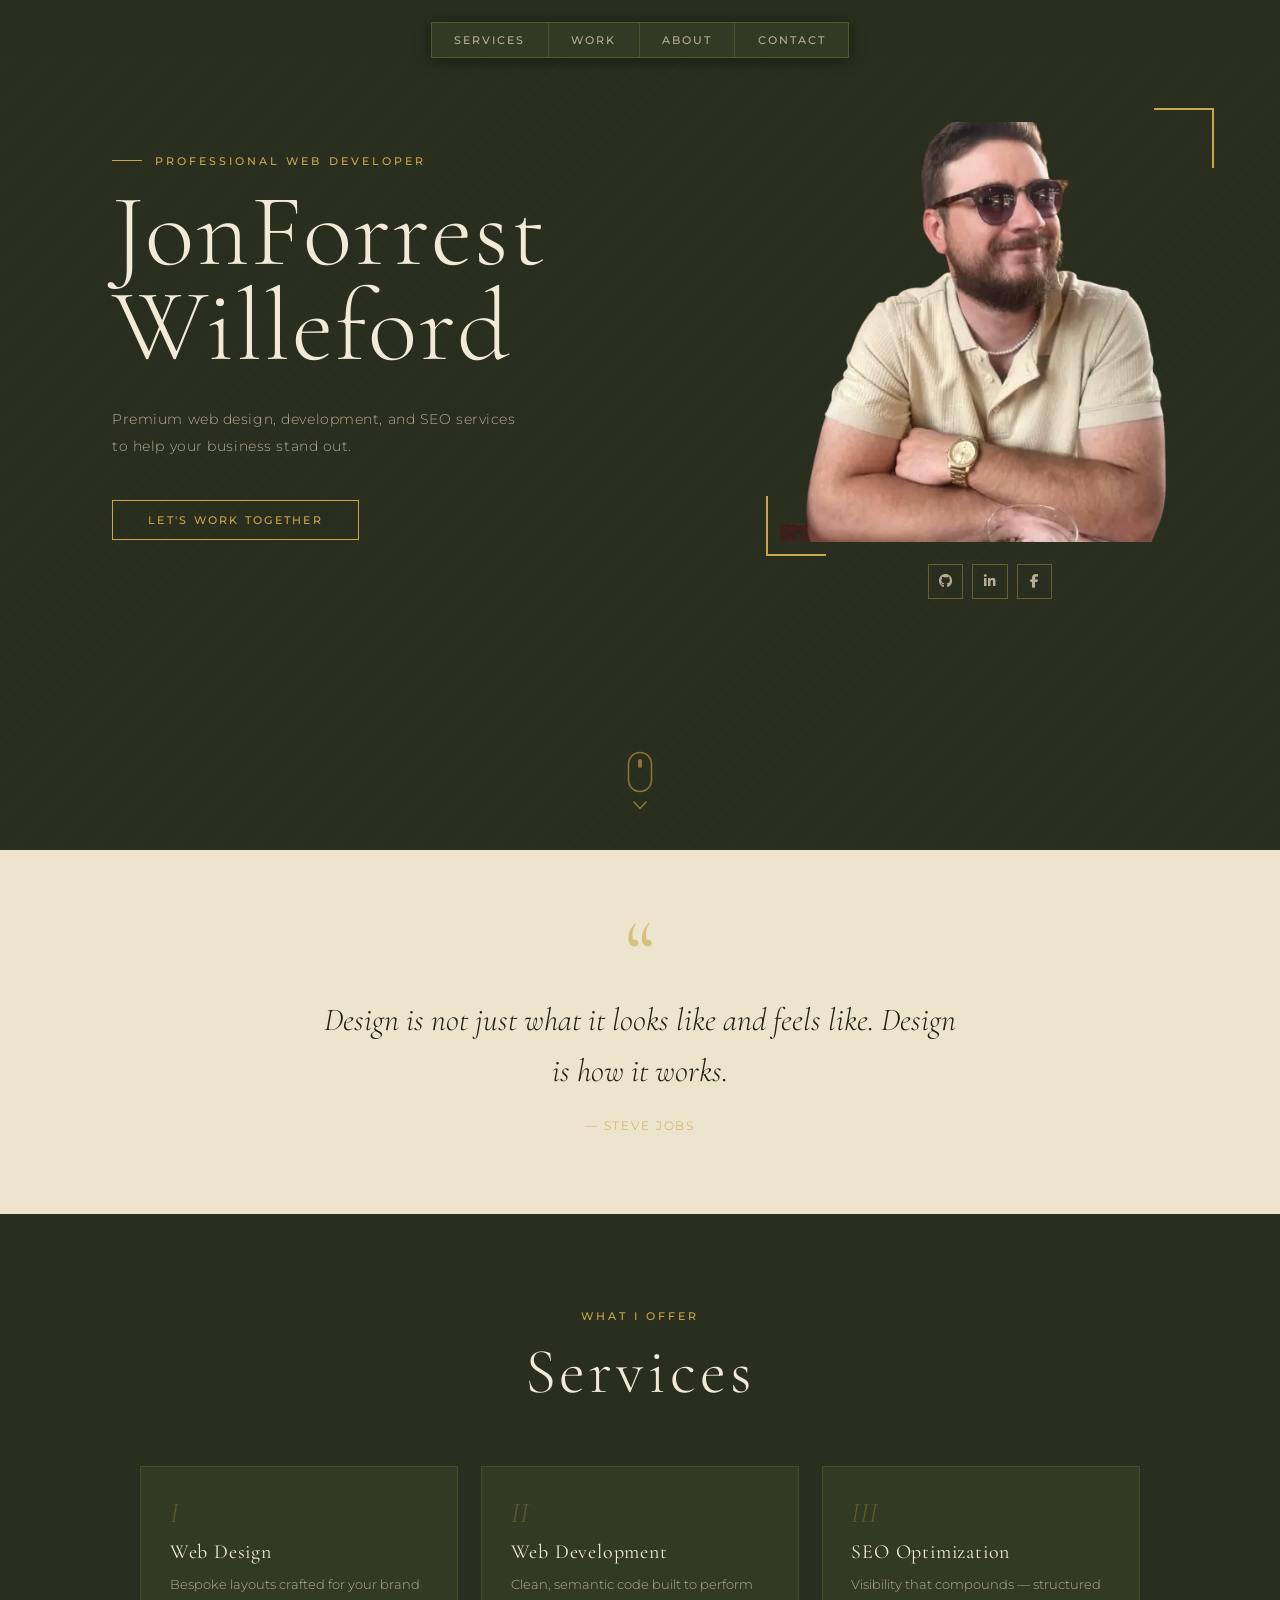
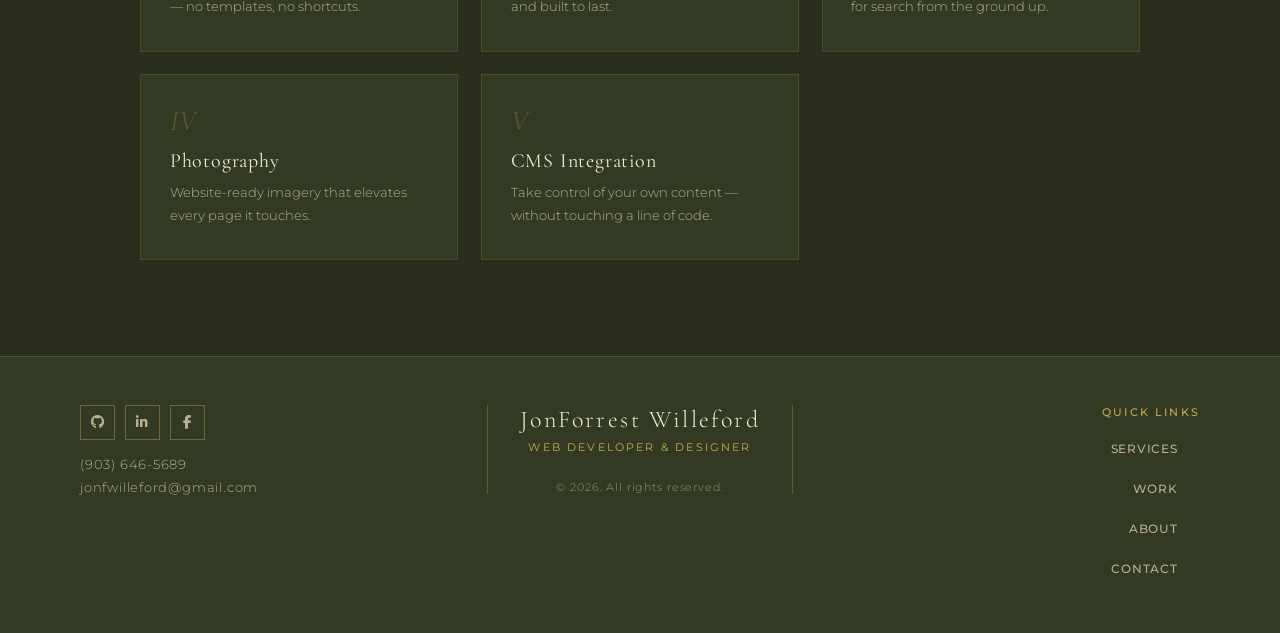
==== commit 9e8cbc37: "small redesign animations" ====
--- a/index.html
+++ b/index.html
@@ -19,6 +19,7 @@
     <link rel="preconnect" href="https://fonts.gstatic.com" crossorigin>
     <link href="https://fonts.googleapis.com/css2?family=Cormorant+Garamond:ital,wght@0,300;0,400;0,600;1,300;1,400&family=Montserrat:wght@300;400;500&display=swap" rel="stylesheet">
     <link rel="stylesheet" href="styles.css">
+    <link rel="stylesheet" href="https://cdnjs.cloudflare.com/ajax/libs/font-awesome/6.5.0/css/all.min.css">
     <link rel="icon" type="image/x-icon" href="imgs/favicon.ico">
     <link rel="icon" type="image/svg+xml" href="imgs/favicon.svg">
     <link rel="apple-touch-icon" sizes="180x180" href="imgs/favicon.png">
@@ -36,7 +37,7 @@
     }
     </script>
 </head>
-<body>
+<body class="home">
 
 <header class="top-header">
 
@@ -60,8 +61,25 @@
         </div>
 
         <div class="hero-photo-col">
-            <img src="imgs/hero_nb.webp" alt="JonForrest Willeford" class="profile-pic" width="500" height="500" fetchpriority="high">
-            <div class="photo-ornament"></div>
+            <div class="hero-photo-frame">
+                <img src="imgs/hero_nb.webp" alt="JonForrest Willeford" class="profile-pic" width="500" height="500" fetchpriority="high">
+                <div class="photo-ornament"></div>
+            </div>
+            <div class="hero-social-links">
+                <a href="https://github.com/Jonfwilleford" target="_blank" rel="noopener" class="social-link" aria-label="GitHub"><i class="fab fa-github"></i></a>
+                <a href="https://linkedin.com/in/jonforrest-willeford-73b95355" target="_blank" rel="noopener" class="social-link" aria-label="LinkedIn"><i class="fab fa-linkedin-in"></i></a>
+                <a href="https://www.facebook.com/Jonwilleford" target="_blank" rel="noopener" class="social-link" aria-label="Facebook"><i class="fab fa-facebook-f"></i></a>
+            </div>
+        </div>
+
+        <div class="scroll-indicator" aria-hidden="true">
+            <svg class="scroll-mouse-svg" width="26" height="42" viewBox="0 0 26 42" fill="none" xmlns="http://www.w3.org/2000/svg">
+                <rect x="1.5" y="1.5" width="23" height="39" rx="11.5" stroke="currentColor" stroke-width="1.5"/>
+                <rect class="scroll-wheel" x="11" y="8" width="4" height="9" rx="2" fill="currentColor"/>
+            </svg>
+            <svg width="14" height="9" viewBox="0 0 14 9" fill="none" xmlns="http://www.w3.org/2000/svg">
+                <path d="M1 1L7 7.5L13 1" stroke="currentColor" stroke-width="1.5" stroke-linecap="round" stroke-linejoin="round"/>
+            </svg>
         </div>
     </div>
 
@@ -112,10 +130,29 @@
 
 <footer>
     <div class="footer-inner">
-        <p class="footer-name">JonForrest Willeford</p>
-        <p class="footer-tag">Web Developer &amp; Designer</p>
-        <a href="mailto:jonfwilleford@gmail.com" class="footer-email">jonfwilleford@gmail.com</a>
-        <p class="footer-copy">© 2026. All rights reserved.</p>
+        <div class="footer-col footer-col--left">
+            <div class="footer-socials">
+                <a href="https://github.com/Jonfwilleford" target="_blank" rel="noopener" class="social-link" aria-label="GitHub"><i class="fab fa-github"></i></a>
+                <a href="https://linkedin.com/in/jonforrest-willeford-73b95355" target="_blank" rel="noopener" class="social-link" aria-label="LinkedIn"><i class="fab fa-linkedin-in"></i></a>
+                <a href="https://www.facebook.com/Jonwilleford" target="_blank" rel="noopener" class="social-link" aria-label="Facebook"><i class="fab fa-facebook-f"></i></a>
+            </div>
+            <a href="tel:+19036465689" class="footer-contact-link">(903) 646-5689</a>
+            <a href="mailto:jonfwilleford@gmail.com" class="footer-contact-link">jonfwilleford@gmail.com</a>
+        </div>
+        <div class="footer-col footer-col--center">
+            <p class="footer-name">JonForrest Willeford</p>
+            <p class="footer-tag">Web Developer &amp; Designer</p>
+            <p class="footer-copy">© 2026. All rights reserved.</p>
+        </div>
+        <div class="footer-col footer-col--right">
+            <p class="footer-nav-label">Quick Links</p>
+            <nav class="footer-nav">
+                <a href="index.html#services">Services</a>
+                <a href="work.html">Work</a>
+                <a href="about.html">About</a>
+                <a href="contact.html">Contact</a>
+            </nav>
+        </div>
     </div>
 </footer>
 <script src="js/nav.js" defer></script>
--- a/styles.css
+++ b/styles.css
@@ -40,9 +40,15 @@
 }
 
 .nav-container {
+    position: sticky;
+    top: 0;
+    z-index: 100;
+    width: 100%;
     display: flex;
     justify-content: center;
-    margin-top: 1.4rem;
+    padding: 1.4rem 0 0;
+    background-color: var(--pine-base);
+    animation: slideDown 0.8s cubic-bezier(0.22, 1, 0.36, 1) both;
 }
 
 nav {
@@ -185,11 +191,14 @@
 
 /* ─── HERO PHOTO ──────────────────────── */
 .hero-photo-col {
-    position: relative;
     flex-shrink: 0;
     width: 38%;
     max-width: 420px;
     align-self: flex-start;
+}
+
+.hero-photo-frame {
+    position: relative;
 }
 
 .profile-pic {
@@ -210,7 +219,7 @@
     pointer-events: none;
 }
 
-.hero-photo-col::before {
+.hero-photo-frame::before {
     content: '';
     position: absolute;
     top: -14px;
@@ -488,6 +497,33 @@
 
 .close:hover { color: var(--gold); }
 
+/* ─── SOCIAL LINKS ────────────────────── */
+.social-link {
+    display: inline-flex;
+    align-items: center;
+    justify-content: center;
+    width: 2.2rem;
+    height: 2.2rem;
+    border: 1px solid rgba(201, 168, 76, 0.4);
+    color: var(--cream-dim);
+    text-decoration: none;
+    font-size: 0.85rem;
+    transition: border-color 0.2s, color 0.2s, background 0.2s;
+}
+
+.social-link:hover {
+    border-color: var(--gold);
+    color: var(--gold);
+    background: rgba(201, 168, 76, 0.07);
+}
+
+.hero-social-links {
+    display: flex;
+    gap: 0.6rem;
+    margin-top: 1.4rem;
+    justify-content: center;
+}
+
 /* ─── FOOTER ──────────────────────────── */
 footer {
     background-color: var(--pine-mid);
@@ -496,11 +532,38 @@
 }
 
 .footer-inner {
+    display: grid;
+    grid-template-columns: 1fr auto 1fr;
+    align-items: start;
+    gap: 2rem;
+}
+
+.footer-col {
     display: flex;
     flex-direction: column;
+    gap: 0.4rem;
+}
+
+.footer-col--left { align-items: flex-start; }
+
+.footer-col--center {
     align-items: center;
-    gap: 0.4rem;
     text-align: center;
+    border-left: 1px solid rgba(201, 168, 76, 0.3);
+    border-right: 1px solid rgba(201, 168, 76, 0.3);
+    padding: 0 2rem;
+}
+
+.footer-col--right {
+    align-items: flex-end;
+    text-align: right;
+    padding-left: 2rem;
+}
+
+.footer-socials {
+    display: flex;
+    gap: 0.6rem;
+    margin-bottom: 0.6rem;
 }
 
 .footer-name {
@@ -520,7 +583,14 @@
     margin-bottom: 0.4rem;
 }
 
-.footer-email {
+.footer-copy {
+    font-size: 0.68rem;
+    color: rgba(184, 173, 150, 0.75);
+    letter-spacing: 0.08em;
+    margin-top: 0.8rem;
+}
+
+.footer-contact-link {
     font-size: 0.82rem;
     color: var(--cream-dim);
     text-decoration: none;
@@ -528,13 +598,130 @@
     transition: color 0.2s;
 }
 
-.footer-email:hover { color: var(--gold-light); }
-
-.footer-copy {
+.footer-contact-link:hover { color: var(--gold-light); }
+
+.footer-nav-label {
     font-size: 0.68rem;
-    color: rgba(184, 173, 150, 0.75);
-    letter-spacing: 0.08em;
-    margin-top: 0.8rem;
+    font-weight: 500;
+    letter-spacing: 0.2em;
+    text-transform: uppercase;
+    color: var(--gold);
+    margin-bottom: 0.4rem;
+}
+
+.footer-nav {
+    display: flex;
+    flex-direction: column;
+    gap: 0.35rem;
+    background: none;
+    border: none;
+    box-shadow: none;
+}
+
+.footer-nav a {
+    font-size: 0.78rem;
+    color: var(--cream-dim);
+    text-decoration: none;
+    letter-spacing: 0.06em;
+    transition: color 0.2s;
+}
+
+.footer-nav a:hover { color: var(--gold-light); }
+
+/* ─── ANIMATIONS ─────────────────────── */
+@keyframes slideDown {
+    from { transform: translateY(-110%); opacity: 0; }
+    to   { transform: translateY(0);     opacity: 1; }
+}
+
+@keyframes slideInLeft {
+    from { transform: translateX(-50px); opacity: 0; }
+    to   { transform: translateX(0);     opacity: 1; }
+}
+
+@keyframes fadeIn {
+    from { opacity: 0; }
+    to   { opacity: 1; }
+}
+
+@keyframes fadeInUp {
+    from { transform: translateY(28px); opacity: 0; }
+    to   { transform: translateY(0);    opacity: 1; }
+}
+
+/* ── Scroll indicator ── */
+.scroll-indicator {
+    position: absolute;
+    bottom: 2.5rem;
+    left: 50%;
+    transform: translateX(-50%);
+    display: flex;
+    flex-direction: column;
+    align-items: center;
+    gap: 0.45rem;
+    color: var(--gold);
+    opacity: 0.6;
+    cursor: pointer;
+    z-index: 2;
+    animation: scrollBounce 2.4s ease-in-out infinite;
+    transition: opacity 0.25s;
+}
+
+.scroll-indicator:hover { opacity: 1; }
+
+.scroll-wheel {
+    animation: wheelSlide 2.4s ease-in-out infinite;
+}
+
+@keyframes scrollBounce {
+    0%, 100% { transform: translateX(-50%) translateY(0); }
+    50%       { transform: translateX(-50%) translateY(-10px); }
+}
+
+@keyframes wheelSlide {
+    0%, 100% { transform: translateY(0);   opacity: 1; }
+    50%       { transform: translateY(5px); opacity: 0.25; }
+}
+
+/* ── Hero load sequence (index only) ── */
+.home .hero-text .hero-eyebrow {
+    animation: slideInLeft 1.2s cubic-bezier(0.22, 1, 0.36, 1) 0.4s both;
+}
+
+.home .hero-photo-col {
+    animation: fadeIn 1.1s ease 1.8s both;
+}
+
+.home .hero-text h1 {
+    animation: fadeIn 1.0s ease 2.9s both;
+}
+
+.home .hero-text .intro {
+    animation: fadeInUp 1.0s cubic-bezier(0.22, 1, 0.36, 1) 3.9s both;
+}
+
+.home .hero-text .cta-btn {
+    animation: fadeInUp 1.0s cubic-bezier(0.22, 1, 0.36, 1) 4.1s both;
+}
+
+/* ── Scroll reveal ── */
+.section-label,
+.section-title,
+.service-card,
+.quote,
+.contact-form {
+    opacity: 0;
+    transform: translateY(30px);
+    transition: opacity 1.0s ease, transform 1.0s ease;
+}
+
+.section-label.in-view,
+.section-title.in-view,
+.service-card.in-view,
+.quote.in-view,
+.contact-form.in-view {
+    opacity: 1;
+    transform: none;
 }
 
 /* ─── ACCESSIBILITY UTILITIES ─────────── */
@@ -571,8 +758,13 @@
         margin: 0;
     }
 
+    .scroll-indicator { display: none; }
     .quote { padding: 3rem 1.5rem; }
     footer { padding: 2rem 1.5rem; }
+    .footer-inner { grid-template-columns: 1fr; gap: 1.5rem; }
+    .footer-col--left,
+    .footer-col--right { align-items: center; text-align: center; }
+    .footer-col--right { order: 3; }
 }
 
 @media (max-width: 540px) {
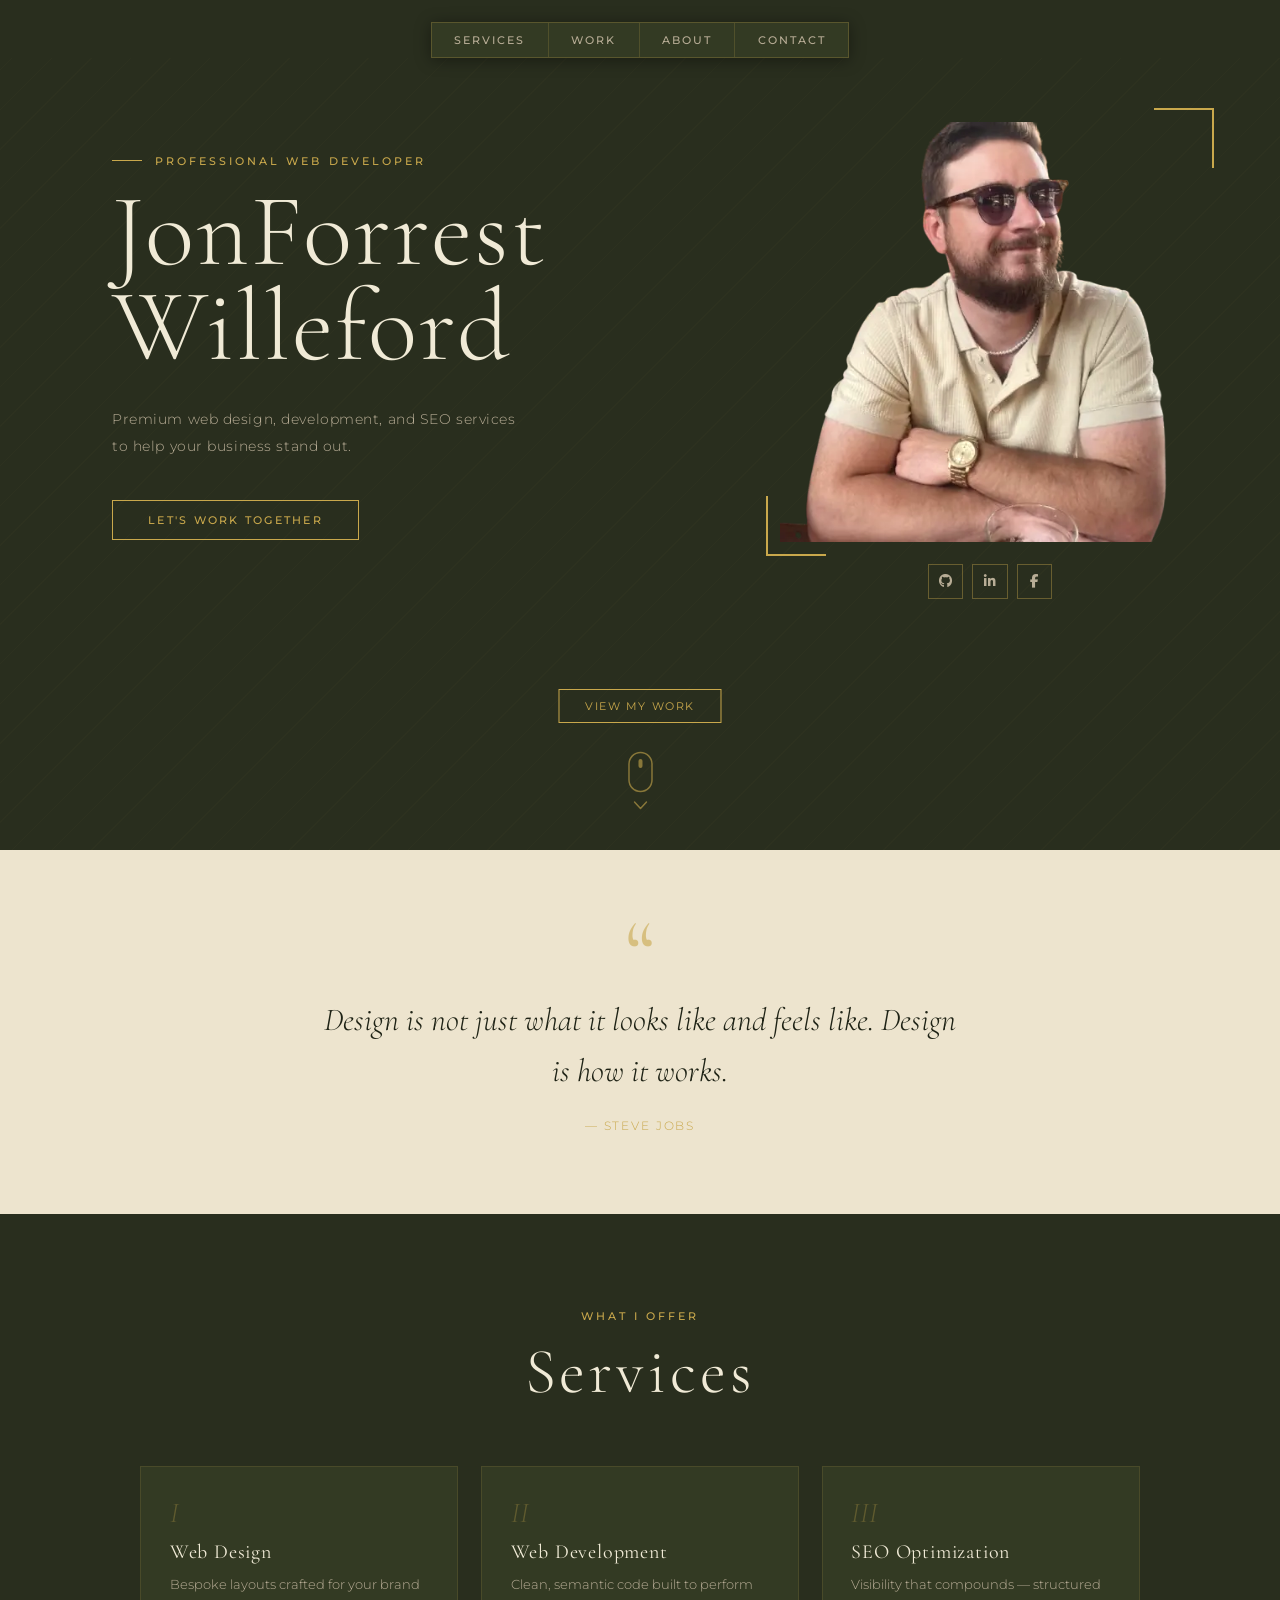
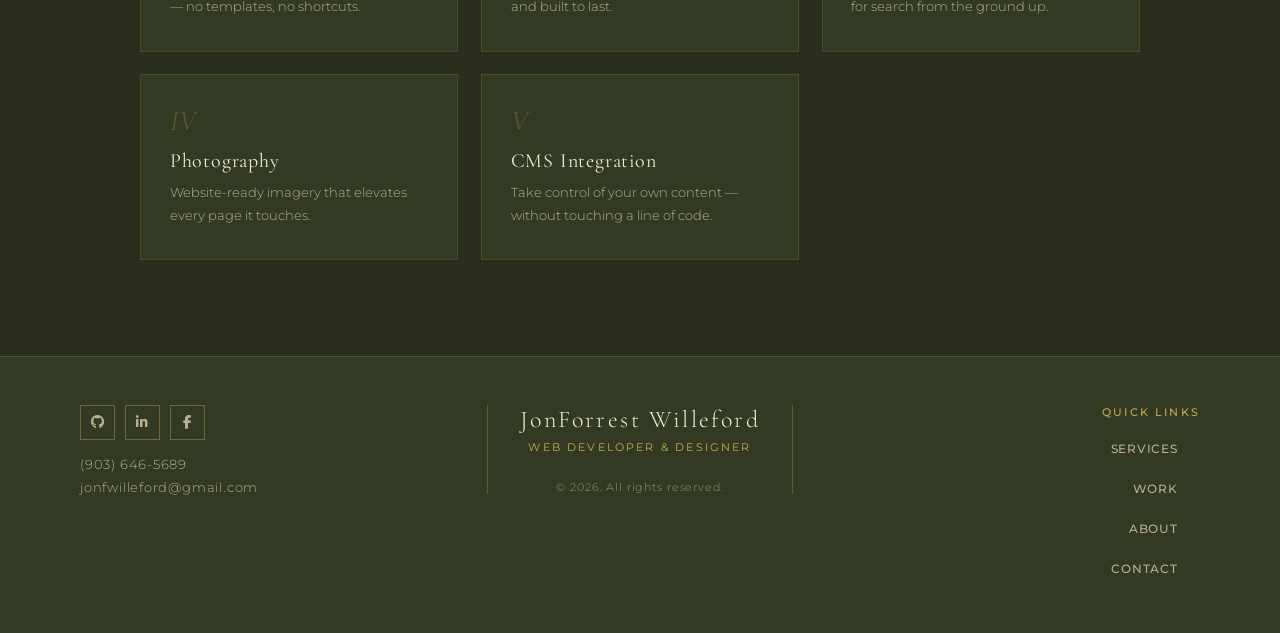
==== commit cfb2b57a: "work button added to home page" ====
--- a/index.html
+++ b/index.html
@@ -18,7 +18,7 @@
     <link rel="preconnect" href="https://fonts.googleapis.com">
     <link rel="preconnect" href="https://fonts.gstatic.com" crossorigin>
     <link href="https://fonts.googleapis.com/css2?family=Cormorant+Garamond:ital,wght@0,300;0,400;0,600;1,300;1,400&family=Montserrat:wght@300;400;500&display=swap" rel="stylesheet">
-    <link rel="stylesheet" href="styles.css">
+    <link rel="stylesheet" href="styles.css?v=2">
     <link rel="stylesheet" href="https://cdnjs.cloudflare.com/ajax/libs/font-awesome/6.5.0/css/all.min.css">
     <link rel="icon" type="image/x-icon" href="imgs/favicon.ico">
     <link rel="icon" type="image/svg+xml" href="imgs/favicon.svg">
@@ -72,14 +72,17 @@
             </div>
         </div>
 
-        <div class="scroll-indicator" aria-hidden="true">
-            <svg class="scroll-mouse-svg" width="26" height="42" viewBox="0 0 26 42" fill="none" xmlns="http://www.w3.org/2000/svg">
-                <rect x="1.5" y="1.5" width="23" height="39" rx="11.5" stroke="currentColor" stroke-width="1.5"/>
-                <rect class="scroll-wheel" x="11" y="8" width="4" height="9" rx="2" fill="currentColor"/>
-            </svg>
-            <svg width="14" height="9" viewBox="0 0 14 9" fill="none" xmlns="http://www.w3.org/2000/svg">
-                <path d="M1 1L7 7.5L13 1" stroke="currentColor" stroke-width="1.5" stroke-linecap="round" stroke-linejoin="round"/>
-            </svg>
+        <div class="scroll-area">
+            <a href="work.html" class="view-work-btn">View My Work</a>
+            <div class="scroll-indicator" aria-hidden="true">
+                <svg class="scroll-mouse-svg" width="26" height="42" viewBox="0 0 26 42" fill="none" xmlns="http://www.w3.org/2000/svg">
+                    <rect x="1.5" y="1.5" width="23" height="39" rx="11.5" stroke="currentColor" stroke-width="1.5"/>
+                    <rect class="scroll-wheel" x="11" y="8" width="4" height="9" rx="2" fill="currentColor"/>
+                </svg>
+                <svg width="14" height="9" viewBox="0 0 14 9" fill="none" xmlns="http://www.w3.org/2000/svg">
+                    <path d="M1 1L7 7.5L13 1" stroke="currentColor" stroke-width="1.5" stroke-linecap="round" stroke-linejoin="round"/>
+                </svg>
+            </div>
         </div>
     </div>
 
--- a/styles.css
+++ b/styles.css
@@ -649,8 +649,8 @@
     to   { transform: translateY(0);    opacity: 1; }
 }
 
-/* ── Scroll indicator ── */
-.scroll-indicator {
+/* ── Scroll area ── */
+.scroll-area {
     position: absolute;
     bottom: 2.5rem;
     left: 50%;
@@ -658,11 +658,39 @@
     display: flex;
     flex-direction: column;
     align-items: center;
+    gap: 1.8rem;
+    z-index: 2;
+}
+
+.view-work-btn {
+    display: inline-block;
+    padding: 0.55rem 1.6rem;
+    border: 1px solid var(--gold);
+    color: var(--gold);
+    font-family: 'Montserrat', sans-serif;
+    font-size: 0.7rem;
+    font-weight: 400;
+    letter-spacing: 0.14em;
+    text-transform: uppercase;
+    text-decoration: none;
+    transition: background 0.25s, color 0.25s;
+    white-space: nowrap;
+}
+
+.view-work-btn:hover {
+    background: var(--gold);
+    color: var(--pine-deep);
+}
+
+/* ── Scroll indicator ── */
+.scroll-indicator {
+    display: flex;
+    flex-direction: column;
+    align-items: center;
     gap: 0.45rem;
     color: var(--gold);
     opacity: 0.6;
     cursor: pointer;
-    z-index: 2;
     animation: scrollBounce 2.4s ease-in-out infinite;
     transition: opacity 0.25s;
 }
@@ -674,8 +702,8 @@
 }
 
 @keyframes scrollBounce {
-    0%, 100% { transform: translateX(-50%) translateY(0); }
-    50%       { transform: translateX(-50%) translateY(-10px); }
+    0%, 100% { transform: translateY(0); }
+    50%       { transform: translateY(-10px); }
 }
 
 @keyframes wheelSlide {
@@ -702,6 +730,10 @@
 
 .home .hero-text .cta-btn {
     animation: fadeInUp 1.0s cubic-bezier(0.22, 1, 0.36, 1) 4.1s both;
+}
+
+.home .view-work-btn {
+    animation: fadeInUp 1.0s cubic-bezier(0.22, 1, 0.36, 1) 4.4s both;
 }
 
 /* ── Scroll reveal ── */
@@ -758,7 +790,7 @@
         margin: 0;
     }
 
-    .scroll-indicator { display: none; }
+    .scroll-area { display: none; }
     .quote { padding: 3rem 1.5rem; }
     footer { padding: 2rem 1.5rem; }
     .footer-inner { grid-template-columns: 1fr; gap: 1.5rem; }
